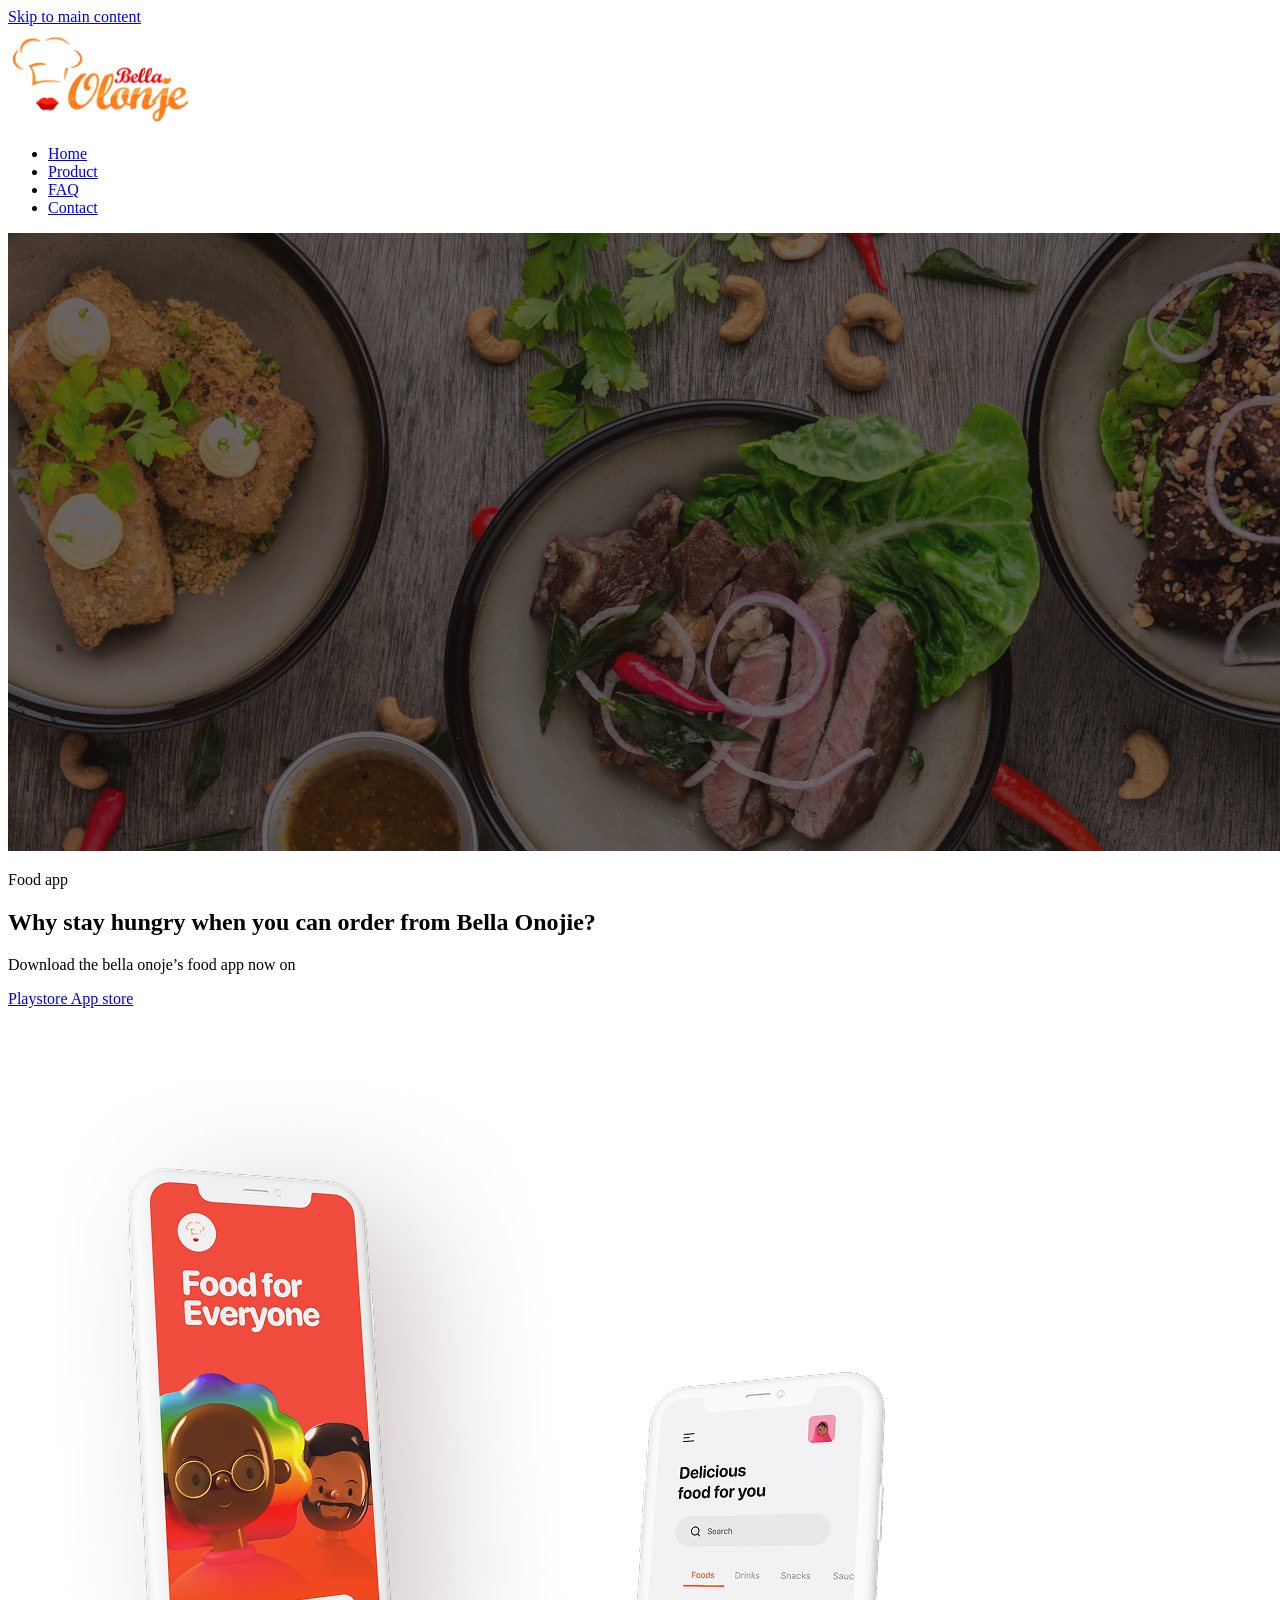
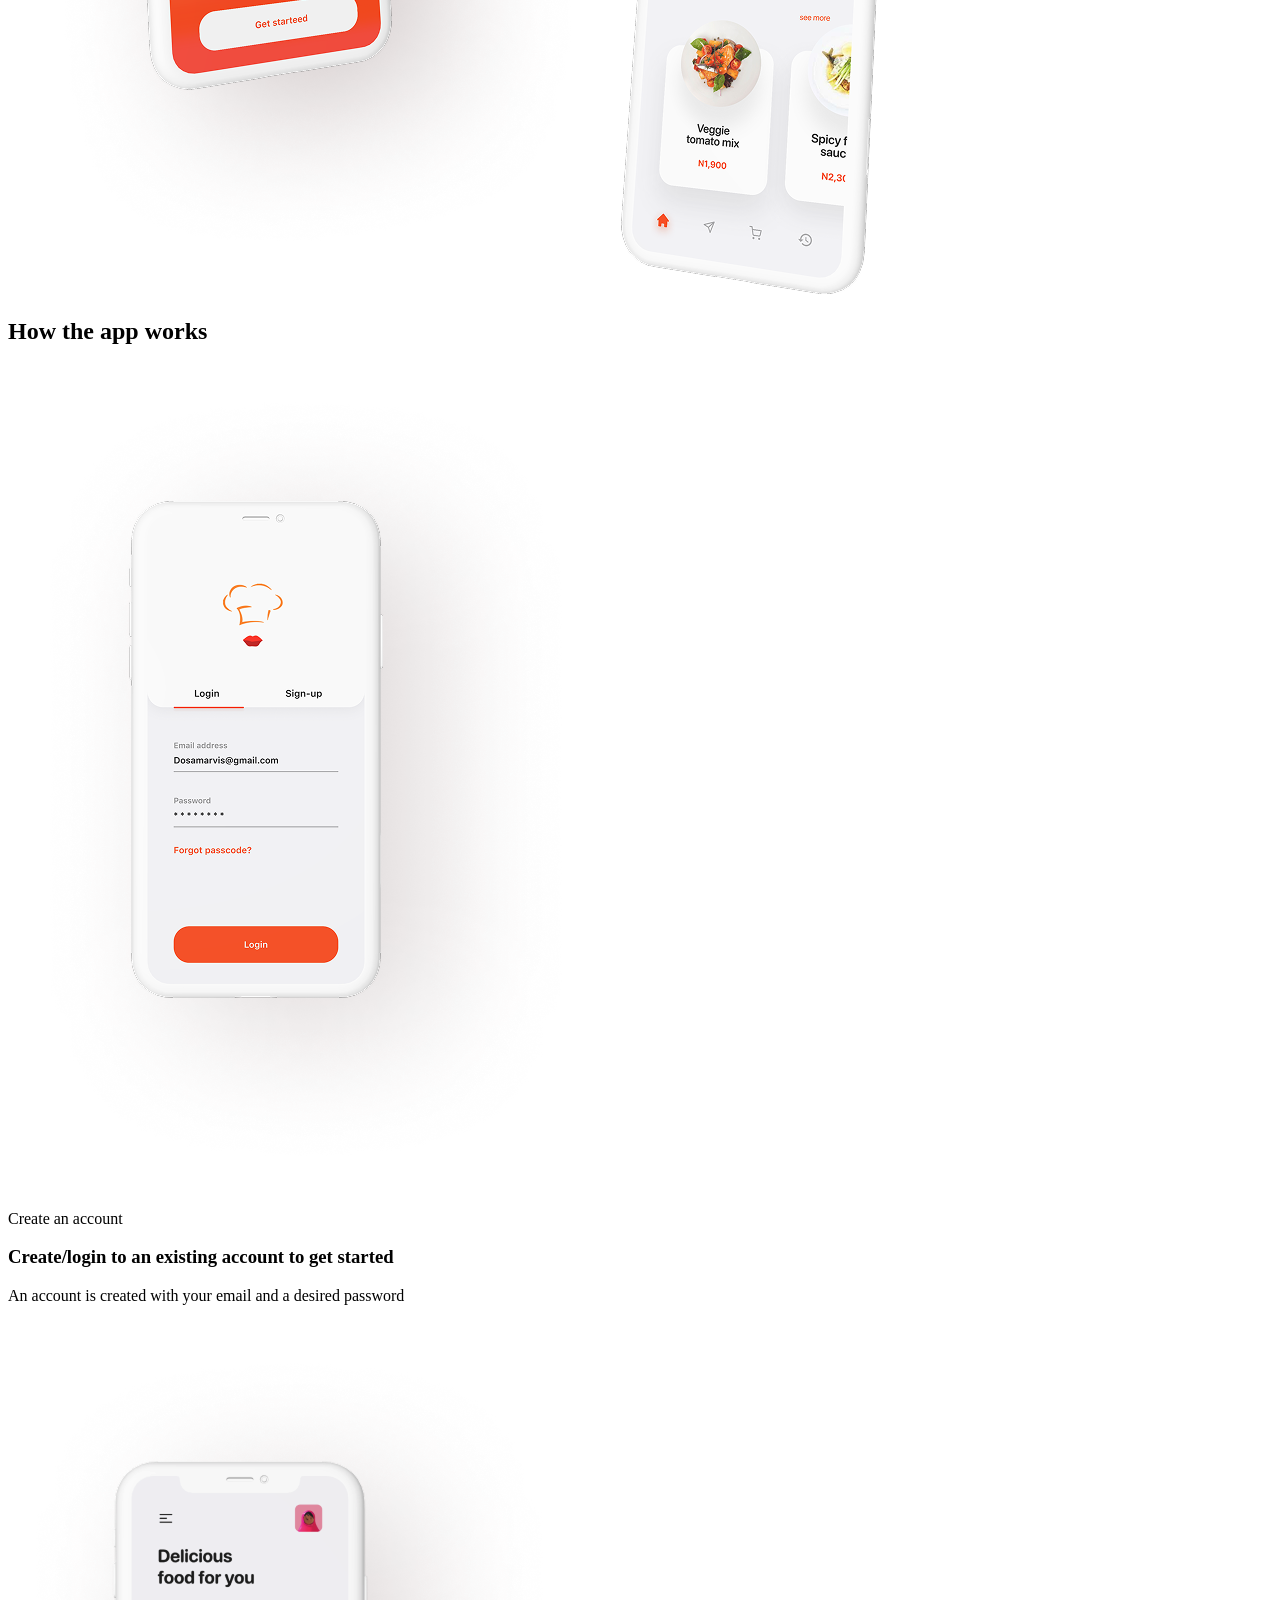
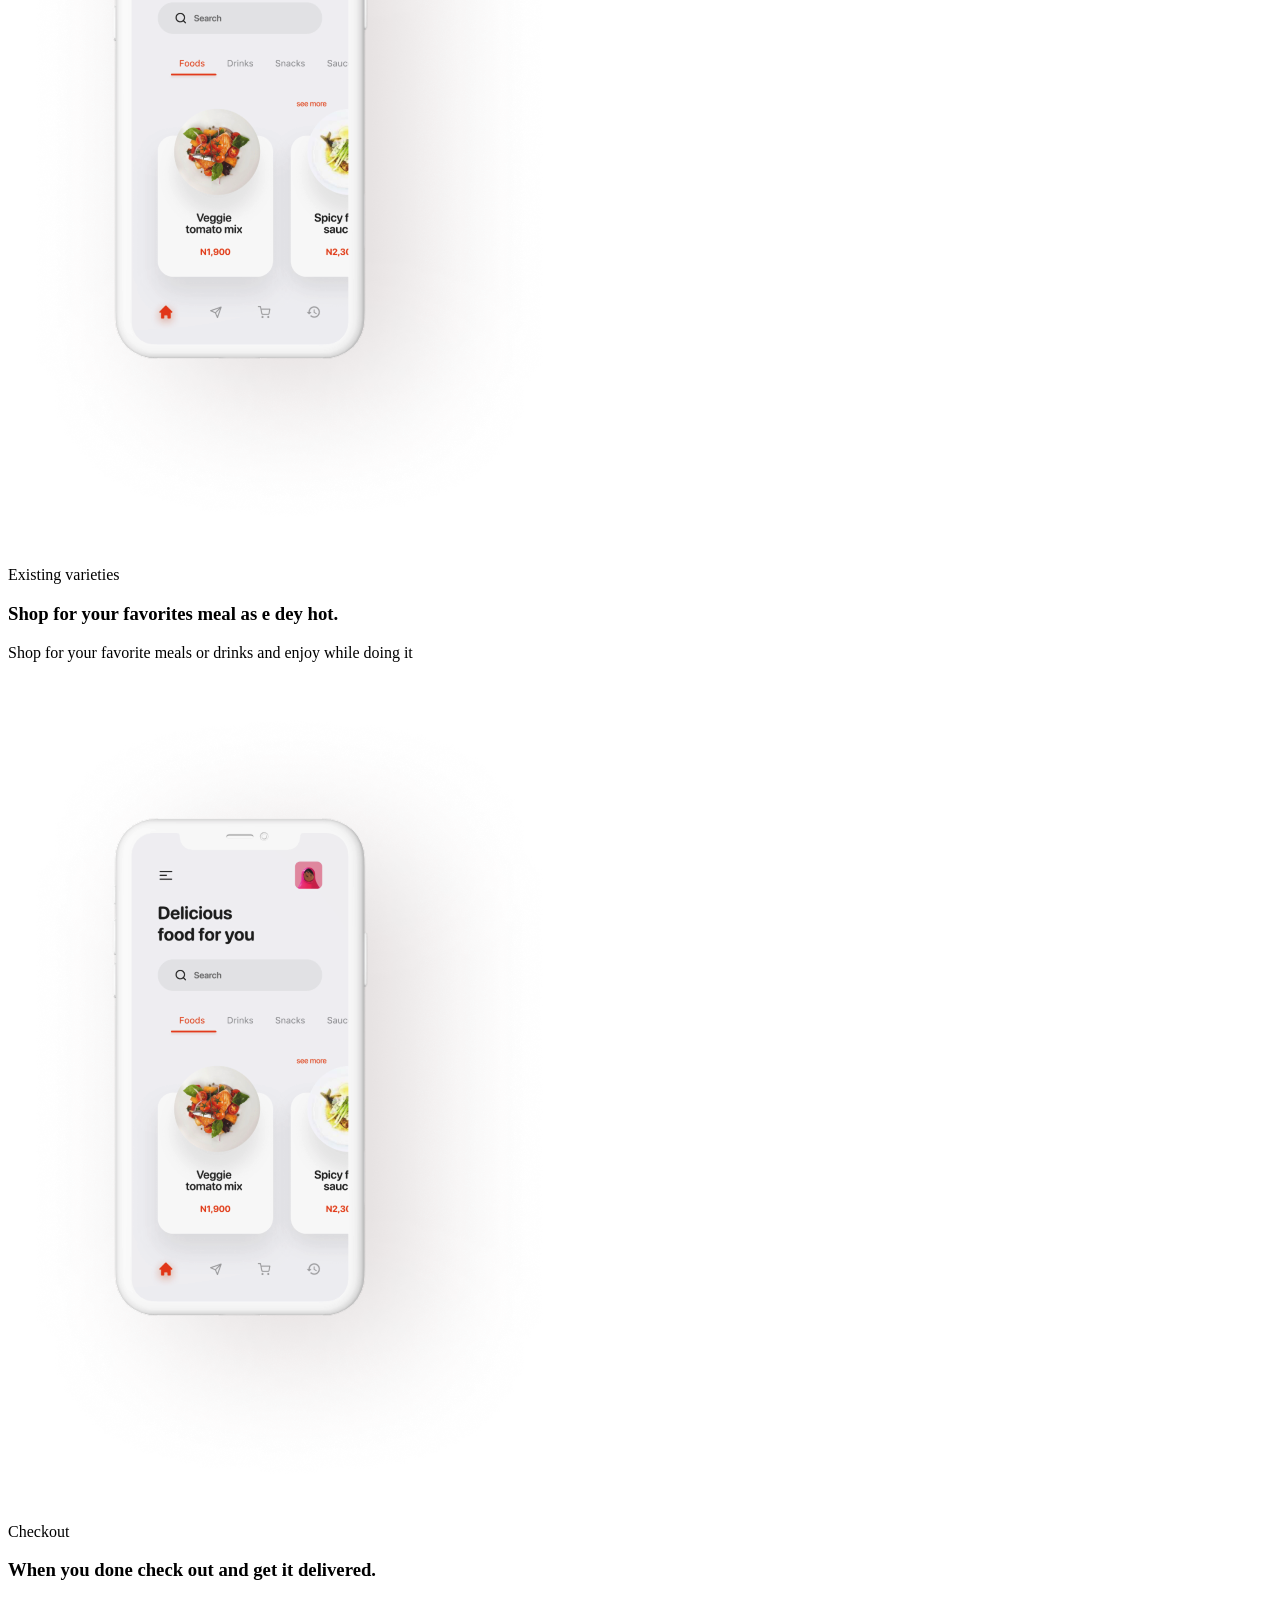
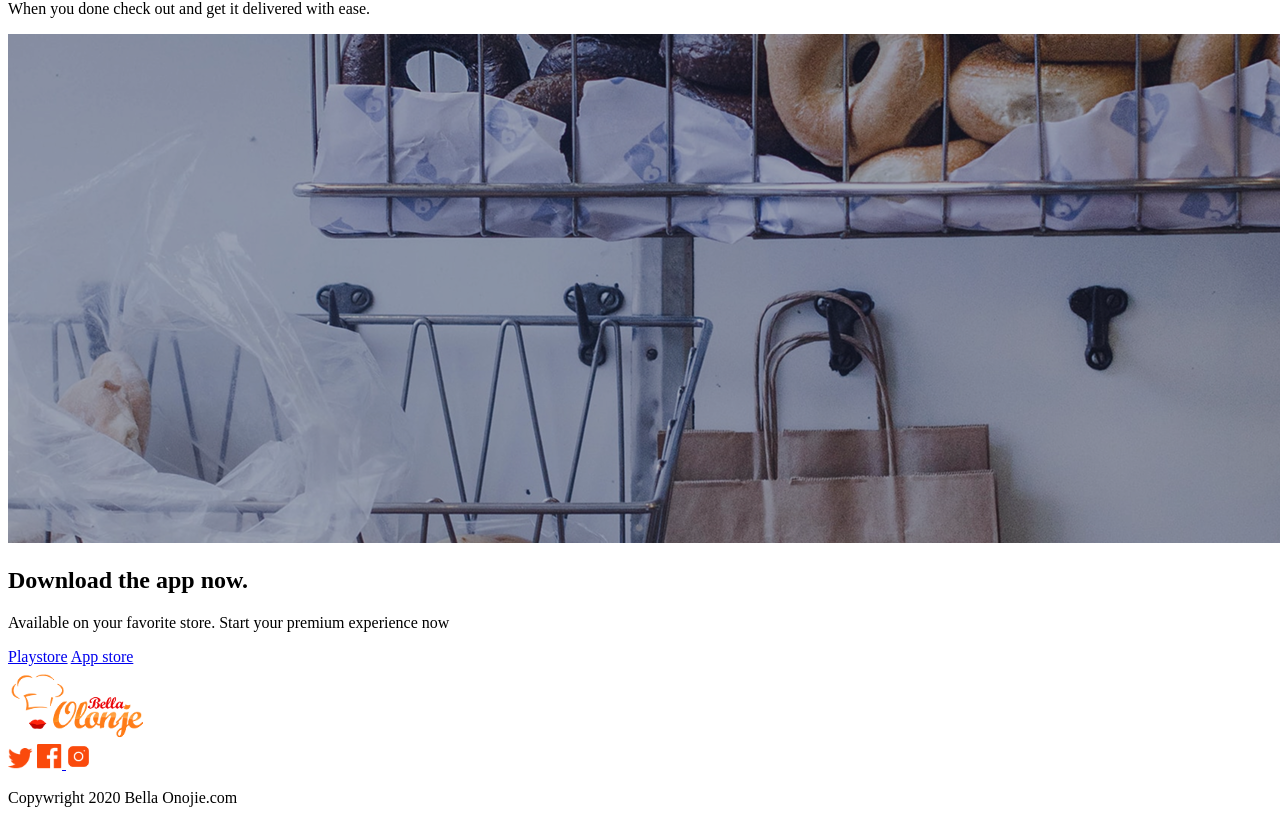
==== index.html @ b7242fb6 "added homepage content" ====
<!DOCTYPE html>
<html lang="en">
<head>
    <meta charset="UTF-8">
    <meta name="viewport" content="width=device-width, initial-scale=1.0">
    <title>Bella Onojie Food App</title>
</head>
<body>

    <!-- Skip link helps keyboard users navigate directly to the main content -->
    <a href="#main-content" class="skip-link">Skip to main content</a>

    <!-- HEADER AND NAV SECTION-->
    <header>

        <nav aria-label="Main navigation">

            <a class="header-logo" href="index.html"><img src="./images/Bella-olonje-logo.png" alt="Bella Onojie logo" width="200"></a>
                <!--I used this code to display the logo on the top left of the homepage-->
            <ul>
                <!--I used this code to list the navigation bar items-->
                <li>
                    <a href="index.html" aria-current="page">Home</a>
                </li>

                <li>
                    <a href="#">Product</a>
                </li>

                <li>
                    <a href="faq.html">FAQ</a>
                </li>

                <li>
                    <a href="contact.html">Contact</a>
                </li>
            </ul>
       </nav>
    </header>
    
    <!-- MAIN CONTENT -->
    <main id="main-content">

        <!-- HEADER HERO SECTION-->
            <section class="header-hero">

                <!-- Main heading and introduction -->
                <div class="header-hero-content">

                    <img class="header-hero-banner" src="./images/header-hero-banner.png" alt="3 plates of food on a table">

                    <p class="header-hero-label">Food app</p>

                    <h1>
                        Why stay hungry when you can order from Bella Onojie?
                    </h1>

                    <p>
                        Download the bella onoje’s food app now on
                    </p>
                
                    <!-- App download links -->
                    <div class="header-hero-buttons">
                        <a href="https://play.google.com/store/apps?hl=fr_CA" class="btn btn-primary">
                            Playstore
                        </a>

                        <a href="https://apps.apple.com/ca/mac/discover" class="btn btn-secondary">
                            App store
                        </a>
                    </div>
                </div>

                <!-- App preview images -->
                <div class="hero-phone-screen-images">

                    <img src="./images/phone-image-1.png" alt="Bella Onojie app welcome screen">
                    <img src="./images/phone-image-2.png" alt="Bella Onojie app showing available meals">
                
                </div>

            </section>

            <!-- HOW THE APP WORKS SECTION -->
             <section id="how-it-works">

                <h2>How the app works</h2>

                <!--Step 1 Section: Account creation-->
                <article class="app-step">

                    <img src="./images/phone-image-5(account).png" alt="Account login screen">
                    
                    <div class="step-content">

                        <p class="step-label">Create an account</p>

                        <h3>Create/login to an existing account to get started</h3>

                        <p>An account is created with your email and a desired password</p>

                    </div>

                </article>

                <!--Step 2 Section: Existing varieties-->
                <article class="app-step">

                    <img src="./images/phone-image-4 (app).png" alt="Variety of food screen">
                    
                    <div class="step-content">

                        <p class="step-label">Existing varieties</p>

                        <h3>Shop for your favorites meal as e dey hot.</h3>

                        <p>Shop for your favorite meals or drinks and enjoy while doing it</p>

                    </div>

                </article>

                <!--Step 3 Section: Checkout-->
                <article class="app-step">

                    <img src="./images/phone-image-4 (app).png" alt="Variety of food screen">
                    
                    <div class="step-content">

                        <p class="step-label">Checkout</p>

                        <h3>When you done check out and get it delivered.</h3>

                        <p>When you done check out and get it delivered with ease.</p>

                    </div>

                </article>
             </section>

            <!--DOWNLOAD THE APP SECTION-->
            <section class="footer-hero-section" id="download">

                <div class="download-content">

                    <img src="./images/footer-hero-banner.png" alt="Image of a wall with decoration">

                    <h2>Download the app now.</h2>

                    <p>Available on your favorite store. Start your premium experience now</p>

                </div>

                <!--Download buttons-->
                <div class="download-buttons">
                    <a href="https://play.google.com/store/apps?hl=fr_CA" class="btn btn-primary">Playstore</a>
                    <a href="https://apps.apple.com/ca/mac/discover" class="btn btn-secondary">App store</a>
                </div>

            </section>
    </main>

    <!--FOOTER-->
    <footer class="site-footer">

        <!--Brand logo-->
        <a class="footer-logo" href="index.html"><img src="./images/Bella-olonje-logo.png" alt="Bella Onojie logo" width="150"></a>

        <!--Social Media links-->
        <div class="social-links">

            <a href="https://x.com" aria-label="Follow Bella Onojie on Twitter">
                <img src="./images/twitter.png" alt="Twitter logo" width="25"></a>

            <a href="https://facebook.com" aria-label="Follow Bella Onojie on Facebook">
                <img src="./images/facebook.png" alt="Facebook logo" width="25">
            </a>

            <a href="https://instagram.com" aria-label="Follow Bella Onojie on Instagram">
                <img src="./images/instagram.png" alt="Instagram logo" width="25">
            </a>

        </div>

        <!--Copyright information-->
        <p class="copyright">Copywright 2020 Bella Onojie.com</p>
        
    </footer>
</body>
</html>
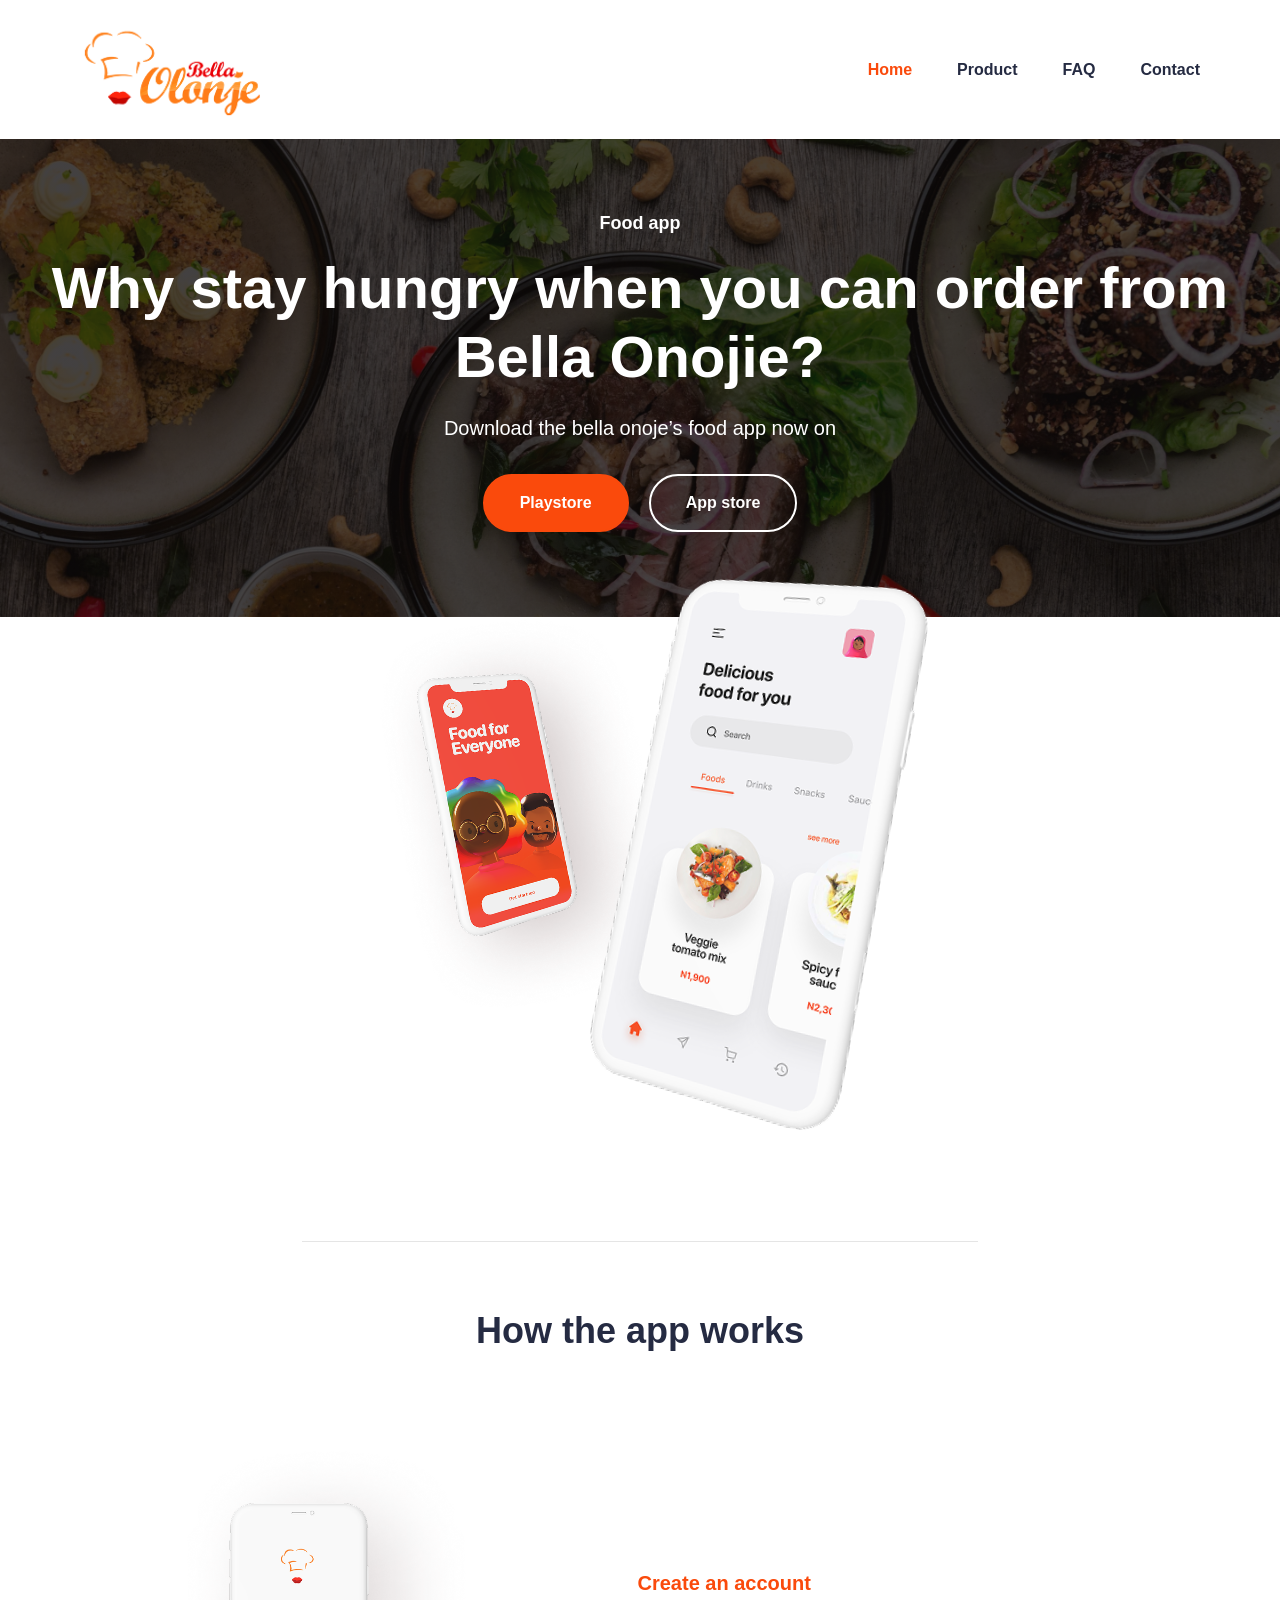
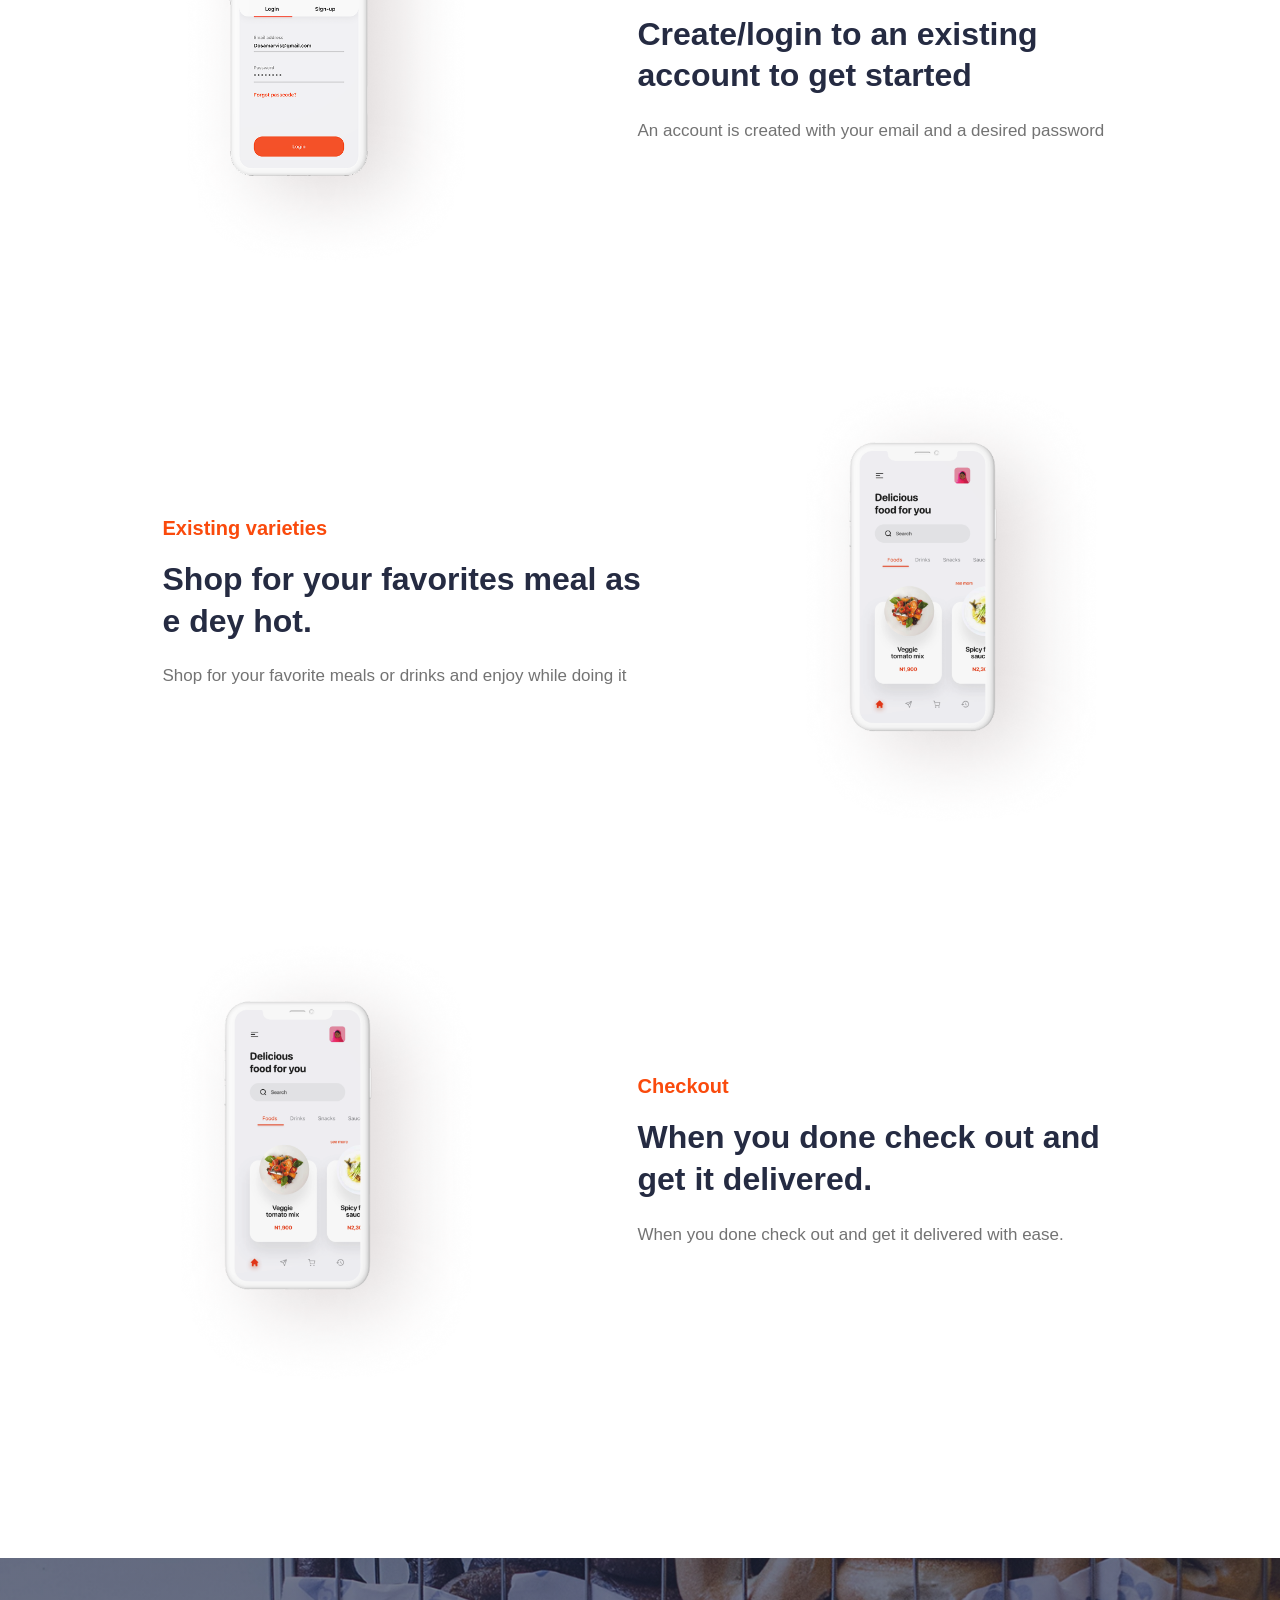
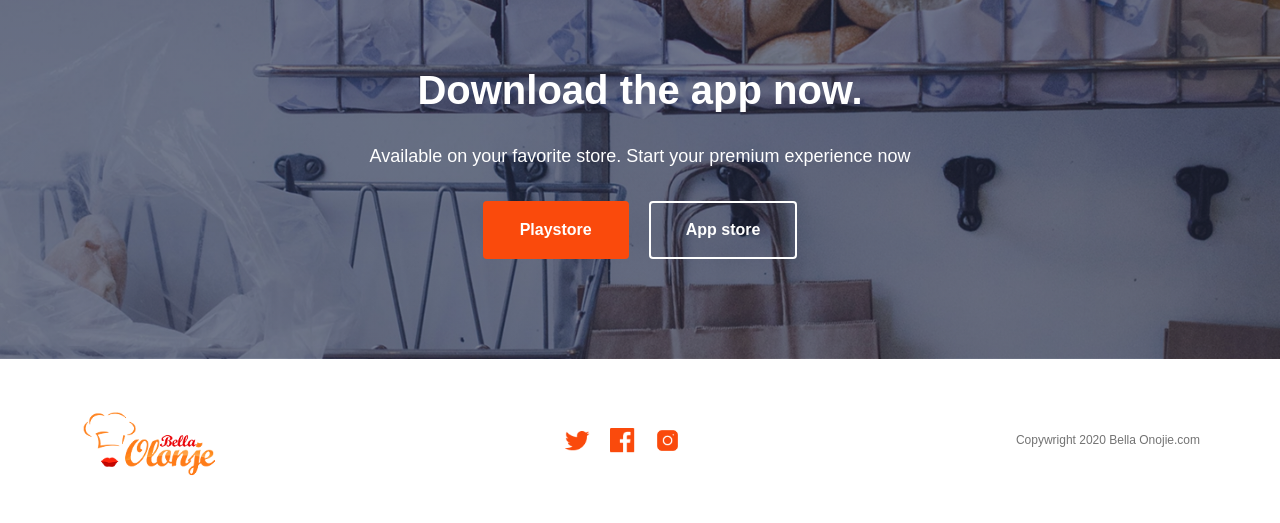
==== commit fef76cc1: "added css" ====
--- a/index.html
+++ b/index.html
@@ -3,6 +3,7 @@
 <head>
     <meta charset="UTF-8">
     <meta name="viewport" content="width=device-width, initial-scale=1.0">
+    <link rel="stylesheet" href="./styles/style.css">
     <title>Bella Onojie Food App</title>
 </head>
 <body>
@@ -24,7 +25,7 @@
                 </li>
 
                 <li>
-                    <a href="#">Product</a>
+                    <a href="index.html#how-it-works">Product</a>
                 </li>
 
                 <li>
@@ -46,8 +47,6 @@
 
                 <!-- Main heading and introduction -->
                 <div class="header-hero-content">
-
-                    <img class="header-hero-banner" src="./images/header-hero-banner.png" alt="3 plates of food on a table">
 
                     <p class="header-hero-label">Food app</p>
 
@@ -143,8 +142,6 @@
 
                 <div class="download-content">
 
-                    <img src="./images/footer-hero-banner.png" alt="Image of a wall with decoration">
-
                     <h2>Download the app now.</h2>
 
                     <p>Available on your favorite store. Start your premium experience now</p>
@@ -184,7 +181,7 @@
 
         <!--Copyright information-->
         <p class="copyright">Copywright 2020 Bella Onojie.com</p>
-        
+
     </footer>
 </body>
 </html>
--- a/styles/style.css
+++ b/styles/style.css
@@ -0,0 +1,841 @@
+
+/***************************
+  1. GLOBAL STYLES
+***************************/
+
+/* Reset default browser spacing and sizing */
+* {
+    margin: 0;
+    padding: 0;
+    box-sizing: border-box;
+}
+
+/* Main colours */
+:root {
+    --primary-color: #FA4A0C;
+    --dark-color: #252B42;
+    --text-color: #737373;
+    --light-color: #FFFFFF;
+    --background-color: #F7F7F7;
+}
+
+/* Default page appearance */
+body {
+    font-family: Arial, Helvetica, sans-serif;
+    color: var(--dark-color);
+    background-color: var(--light-color);
+    line-height: 1.6;
+}
+
+img {
+    max-width: 100%;
+    height: auto;
+    display: block;
+}
+
+a {
+    text-decoration: none;
+}
+
+ul {
+    list-style: none;
+}
+
+/* Keyboard accessibility */
+a:focus-visible,
+button:focus-visible,
+input:focus-visible,
+textarea:focus-visible,
+summary:focus-visible {
+    outline: 3px solid var(--primary-color);
+    outline-offset: 4px;
+}
+
+/* Skip link */
+.skip-link {
+    position: absolute;
+    top: -100px;
+    left: 10px;
+    background-color: var(--dark-color);
+    color: var(--light-color);
+    padding: 12px 18px;
+    z-index: 1000;
+}
+
+.skip-link:focus {
+    top: 10px;
+}
+
+
+/***************************
+  2. HEADER AND NAVIGATION
+***************************/
+
+header {
+    width: 100%;
+    background-color: var(--light-color);
+}
+
+nav {
+    max-width: 1200px;
+    margin: 0 auto;
+    padding: 20px 40px;
+    display: flex;
+    align-items: center;
+    justify-content: space-between;
+}
+
+.header-logo img {
+    width: 200px;
+}
+
+nav ul {
+    display: flex;
+    align-items: center;
+    gap: 45px;
+}
+
+nav ul a {
+    color: var(--dark-color);
+    font-size: 16px;
+    font-weight: 600;
+    transition: color 0.3s ease;
+}
+
+nav ul a:hover,
+nav ul a[aria-current="page"] {
+    color: var(--primary-color);
+}
+
+
+/***************************
+  3. REUSABLE BUTTONS
+***************************/
+
+.btn {
+    display: inline-block;
+    padding: 14px 35px;
+    border-radius: 30px;
+    font-weight: 700;
+    text-align: center;
+    transition: transform 0.3s ease,
+                background-color 0.3s ease;
+}
+
+.btn:hover {
+    transform: translateY(-3px);
+}
+
+.btn-primary {
+    background-color: var(--primary-color);
+    color: var(--light-color);
+    border: 2px solid var(--primary-color);
+}
+
+.btn-primary:hover {
+    background-color: #D93C08;
+}
+
+.btn-secondary {
+    background-color: transparent;
+    color: var(--light-color);
+    border: 2px solid var(--light-color);
+}
+
+
+/***************************
+  4. HOMEPAGE HERO SECTION
+***************************/
+
+/* Homepage hero banner */
+.header-hero {
+    color: var(--light-color);
+    text-align: center;
+    overflow: hidden;
+    padding: 0 20px 40px;
+    background-color: var(--light-color);
+}
+
+.header-hero-content {
+    width: calc(100% + 40px);
+    max-width: none;
+    margin: 0 -20px;
+    padding: 70px 20px 85px;
+
+    background-image:
+        linear-gradient(rgba(0, 0, 0, 0.35), rgba(0, 0, 0, 0.35)),
+        url("../images/header-hero-banner.png");
+
+    background-size: cover;
+    background-position: center;
+    background-repeat: no-repeat;
+
+    animation: fadeUp 1s ease both;
+}
+
+.header-hero-label {
+    font-size: 18px;
+    font-weight: 600;
+    margin-bottom: 15px;
+}
+
+.header-hero h1 {
+    font-size: clamp(36px, 5vw, 58px);
+    line-height: 1.2;
+    margin-bottom: 20px;
+}
+
+.header-hero-content > p:not(.header-hero-label) {
+    font-size: 20px;
+    margin-bottom: 30px;
+}
+
+.header-hero-buttons {
+    display: flex;
+    justify-content: center;
+    gap: 20px;
+    flex-wrap: wrap;
+}
+
+/* Phone images overlapping the banner */
+/* Phone images overlapping the banner */
+.hero-phone-screen-images {
+    display: flex;
+    justify-content: center;
+    align-items: flex-start;
+    gap: 0;
+    margin: -55px auto 0;
+    position: relative;
+    z-index: 2;
+}
+
+.hero-phone-screen-images img {
+    width: 300px;
+    height: auto;
+    animation: floatPhone 3s ease-in-out infinite;
+}
+
+/* Left phone: same size, slightly lower */
+.hero-phone-screen-images img:first-child {
+    margin-right: -65px;
+    transform: rotate(-8deg);
+    position: relative;
+    top: 25px;
+    z-index: 1;
+}
+
+/* Right phone: same size, slightly higher */
+.hero-phone-screen-images img:nth-child(2) {
+    transform: rotate(8deg);
+    position: relative;
+    top: 0;
+    z-index: 2;
+    animation-delay: 0.5s;
+}
+
+/* Divider before the app steps */
+#how-it-works::before {
+    content: "";
+    display: block;
+    width: 65%;
+    height: 1px;
+    background-color: #E5E5E5;
+    margin: 0 auto 60px;
+}
+
+/***************************
+  5. HOW THE APP WORKS
+***************************/
+
+#how-it-works {
+    padding: 80px 30px;
+    max-width: 1100px;
+    margin: 0 auto;
+}
+
+#how-it-works > h2 {
+    font-size: 36px;
+    text-align: center;
+    margin-bottom: 70px;
+}
+
+.app-step {
+    display: flex;
+    align-items: center;
+    justify-content: space-around;
+    gap: 60px;
+    margin-bottom: 80px;
+}
+
+.app-step:nth-of-type(even) {
+    flex-direction: row-reverse;
+}
+
+/* Images used to show each step of the app */
+.app-step > img {
+    width: 330px;
+    max-width: 100%;
+    height: auto;
+    flex: 0 0 330px;
+}
+
+.step-content {
+    max-width: 480px;
+}
+
+.step-label {
+    color: var(--primary-color);
+    font-size: 20px;
+    font-weight: 700;
+    margin-bottom: 15px;
+}
+
+.step-content h3 {
+    font-size: 32px;
+    line-height: 1.3;
+    margin-bottom: 20px;
+}
+
+.step-content > p:last-child {
+    color: var(--text-color);
+    font-size: 17px;
+}
+
+
+/* Download section with background image */
+.footer-hero-section {
+    background-image:
+        linear-gradient(rgba(37, 43, 66, 0.35), rgba(37, 43, 66, 0.35)),
+        url("../images/footer-hero-banner.png");
+
+    background-size: cover;
+    background-position: center;
+    background-repeat: no-repeat;
+
+    color: var(--light-color);
+    text-align: center;
+    padding: 100px 25px;
+}
+
+.download-content {
+    max-width: 750px;
+    margin: 0 auto;
+}
+
+.download-content h2 {
+    font-size: 40px;
+    margin-bottom: 20px;
+}
+
+.download-content p {
+    font-size: 18px;
+    margin-bottom: 30px;
+}
+
+/* Square buttons in the footer only */
+.download-buttons {
+    display: flex;
+    justify-content: center;
+    gap: 20px;
+    flex-wrap: wrap;
+}
+
+.download-buttons .btn {
+    border-radius: 4px;
+}
+
+/***************************
+  7. FAQ PAGE
+***************************/
+
+.faq-hero {
+    background-color: var(--background-color);
+    text-align: center;
+    padding: 80px 20px;
+}
+
+.section-label {
+    color: var(--primary-color);
+    font-size: 15px;
+    font-weight: 700;
+    letter-spacing: 2px;
+    margin-bottom: 15px;
+}
+
+.faq-hero > h1,
+.contact-hero > h1 {
+    font-size: clamp(32px, 5vw, 48px);
+    margin-bottom: 15px;
+}
+
+.faq-hero > p:not(.section-label) {
+    color: var(--text-color);
+    font-size: 18px;
+    margin-bottom: 50px;
+}
+
+.faq-section {
+    max-width: 850px;
+    margin: 0 auto 60px;
+}
+
+.faq-section h2 {
+    font-size: 30px;
+    margin-bottom: 30px;
+}
+
+.faq-item {
+    background-color: var(--light-color);
+    text-align: left;
+    margin-bottom: 15px;
+    padding: 20px 25px;
+    border-radius: 10px;
+    box-shadow: 0 3px 12px rgba(0, 0, 0, 0.05);
+}
+
+.faq-item summary {
+    cursor: pointer;
+    font-size: 17px;
+    font-weight: 700;
+    color: var(--dark-color);
+}
+
+.faq-item summary::marker {
+    color: var(--primary-color);
+}
+
+.faq-item p {
+    color: var(--text-color);
+    margin-top: 15px;
+    max-width: 700px;
+}
+
+.faq-contact {
+    max-width: 700px;
+    margin: 0 auto;
+    padding: 45px 25px;
+    background-color: var(--light-color);
+    border-radius: 12px;
+}
+
+.faq-contact h2 {
+    font-size: 28px;
+    margin-bottom: 10px;
+}
+
+.faq-contact p {
+    color: var(--text-color);
+    margin-bottom: 25px;
+}
+
+
+/***************************
+  8. CONTACT PAGE
+***************************/
+
+.contact-hero {
+    background-color: var(--background-color);
+    padding: 80px 30px;
+    display: grid;
+    grid-template-columns: 1fr 1fr;
+    gap: 45px;
+    align-items: start;
+}
+
+/* Keep the introduction across both columns */
+.contact-hero > .section-label,
+.contact-hero > h1,
+.contact-hero > p {
+    grid-column: 1 / -1;
+    text-align: center;
+}
+
+.contact-hero > p {
+    color: var(--text-color);
+    font-size: 18px;
+    margin-top: -35px;
+    margin-bottom: 15px;
+}
+
+.contact-info,
+.contact-form-container {
+    background-color: var(--light-color);
+    padding: 35px;
+    border-radius: 12px;
+    box-shadow: 0 3px 15px rgba(0, 0, 0, 0.05);
+}
+
+.contact-info h2,
+.contact-form-container h2 {
+    font-size: 28px;
+    margin-bottom: 15px;
+}
+
+.contact-info > p,
+.contact-form-container > p {
+    color: var(--text-color);
+    margin-bottom: 25px;
+}
+
+.contact-details h3 {
+    color: var(--primary-color);
+    font-size: 18px;
+    margin-top: 20px;
+    margin-bottom: 5px;
+}
+
+.contact-details p {
+    color: var(--text-color);
+}
+
+.contact-details a {
+    display: inline-block;
+    color: var(--primary-color);
+    font-weight: 700;
+    margin-top: 10px;
+    text-decoration: underline;
+}
+
+.contact-info > img {
+    width: 100%;
+    max-height: 230px;
+    object-fit: cover;
+    border-radius: 10px;
+    margin-top: 30px;
+}
+
+/* Contact form */
+.form-group {
+    display: flex;
+    flex-direction: column;
+    margin-bottom: 20px;
+}
+
+.form-group label {
+    font-weight: 700;
+    margin-bottom: 8px;
+}
+
+.form-group input,
+.form-group textarea {
+    width: 100%;
+    padding: 13px 15px;
+    border: 1px solid #CCCCCC;
+    border-radius: 6px;
+    font: inherit;
+    color: var(--dark-color);
+}
+
+.form-group textarea {
+    resize: vertical;
+}
+
+.form-group input:focus,
+.form-group textarea:focus {
+    border-color: var(--primary-color);
+}
+
+.contact-cta {
+    text-align: center;
+    padding: 70px 20px;
+}
+
+.contact-cta h2 {
+    font-size: 30px;
+    margin-bottom: 15px;
+}
+
+.contact-cta p {
+    color: var(--text-color);
+    margin-bottom: 25px;
+}
+
+
+/***************************
+  9. FOOTER
+***************************/
+
+.site-footer {
+    max-width: 1200px;
+    margin: 0 auto;
+    padding: 45px 40px;
+    display: flex;
+    align-items: center;
+    justify-content: space-between;
+    gap: 25px;
+}
+
+.footer-logo img {
+    width: 150px;
+}
+
+.social-links {
+    display: flex;
+    align-items: center;
+    gap: 20px;
+}
+
+.social-links img {
+    width: 25px;
+    transition: transform 0.3s ease;
+}
+
+.social-links a:hover img {
+    transform: scale(1.15);
+}
+
+.copyright {
+    color: var(--text-color);
+    font-size: 12px;
+    text-align: right;
+}
+
+
+/***************************
+  10. ANIMATIONS
+***************************/
+
+@keyframes fadeUp {
+    from {
+        opacity: 0;
+        transform: translateY(25px);
+    }
+
+    to {
+        opacity: 1;
+        transform: translateY(0);
+    }
+}
+
+@keyframes floatPhone {
+    0%, 100% {
+        translate: 0 0;
+    }
+
+    50% {
+        translate: 0 -12px;
+    }
+}
+
+/***************************
+  11. RESPONSIVE DESIGN
+***************************/
+
+@media screen and (max-width: 900px) {
+
+    nav {
+        padding: 20px;
+    }
+
+    nav ul {
+        gap: 20px;
+    }
+
+    .app-step {
+        gap: 30px;
+    }
+
+    .app-step > img {
+    width: 280px;
+    flex-basis: 280px;
+    }
+
+    .step-content h3 {
+        font-size: 27px;
+    }
+
+    .contact-hero {
+        gap: 25px;
+    }
+
+    .contact-info,
+    .contact-form-container {
+        padding: 25px;
+    }
+
+    .site-footer {
+        padding: 35px 20px;
+    }
+}
+
+@media screen and (max-width: 600px) {
+
+    /* Navigation */
+    nav {
+        flex-direction: column;
+        gap: 20px;
+    }
+
+    nav ul {
+        gap: 15px;
+        flex-wrap: wrap;
+        justify-content: center;
+    }
+
+    nav ul a {
+        font-size: 14px;
+    }
+
+    .header-logo img {
+        width: 160px;
+    }
+
+    /* Homepage hero */
+    .header-hero {
+        padding: 60px 20px 45px;
+        min-height: auto;
+    }
+
+    .header-hero h1 {
+        font-size: 36px;
+    }
+
+    .header-hero-content > p:not(.header-hero-label) {
+        font-size: 17px;
+    }
+
+    .hero-phone-screen-images img {
+        width: 45%;
+    }
+
+    /* Mobile hero adjustments */
+    .header-hero-content {
+        padding: 50px 20px 70px;
+    }
+
+    .hero-phone-screen-images {
+        margin-top: -40px;
+    }
+
+   .hero-phone-screen-images img:first-child {
+    width: 43%;
+    }
+
+.hero-phone-screen-images img:nth-child(2) {
+    width: 55%;
+    }
+
+    /* Mobile download section */
+    .footer-hero-section {
+        background-image: none;
+        background-color: var(--dark-color);
+        padding: 65px 20px;
+    }
+
+    /* App steps */
+    #how-it-works {
+        padding: 55px 20px;
+    }
+
+    #how-it-works > h2 {
+        font-size: 28px;
+        margin-bottom: 45px;
+    }
+
+    .app-step,
+    .app-step:nth-of-type(even) {
+        flex-direction: column;
+        text-align: center;
+        gap: 25px;
+        margin-bottom: 60px;
+    }
+
+    .app-step > img {
+    width: 220px;
+    flex-basis: 220px;
+    }
+
+    .step-content h3 {
+        font-size: 25px;
+    }
+
+    .step-content > p:last-child {
+        font-size: 16px;
+    }
+
+    /* Download section */
+    .footer-hero-section {
+        padding: 60px 20px;
+    }
+
+    .download-content h2 {
+        font-size: 30px;
+    }
+
+    .download-content p {
+        font-size: 16px;
+    }
+
+    /* FAQ */
+    .faq-hero {
+        padding: 55px 20px;
+    }
+
+    .faq-hero > p:not(.section-label) {
+        font-size: 16px;
+    }
+
+    .faq-section h2 {
+        font-size: 25px;
+    }
+
+    .faq-item {
+        padding: 18px;
+    }
+
+    .faq-item summary {
+        font-size: 15px;
+    }
+
+    /* Contact */
+    .contact-hero {
+        grid-template-columns: 1fr;
+        padding: 55px 20px;
+    }
+
+    .contact-hero > .section-label,
+    .contact-hero > h1,
+    .contact-hero > p {
+        grid-column: 1;
+    }
+
+    .contact-hero > p {
+        margin-top: -30px;
+    }
+
+    .contact-info,
+    .contact-form-container {
+        padding: 25px 20px;
+    }
+
+    .contact-cta {
+        padding: 55px 20px;
+    }
+
+    .contact-cta h2 {
+        font-size: 25px;
+    }
+
+    /* Footer */
+    .site-footer {
+        flex-direction: column;
+        text-align: center;
+        padding: 35px 20px;
+    }
+
+    .copyright {
+        text-align: center;
+    }
+}
+
+/* Respect users who prefer reduced motion */
+@media (prefers-reduced-motion: reduce) {
+    *,
+    *::before,
+    *::after {
+        animation-duration: 0.01ms !important;
+        animation-iteration-count: 1 !important;
+        scroll-behavior: auto !important;
+        transition-duration: 0.01ms !important;
+    }
+}
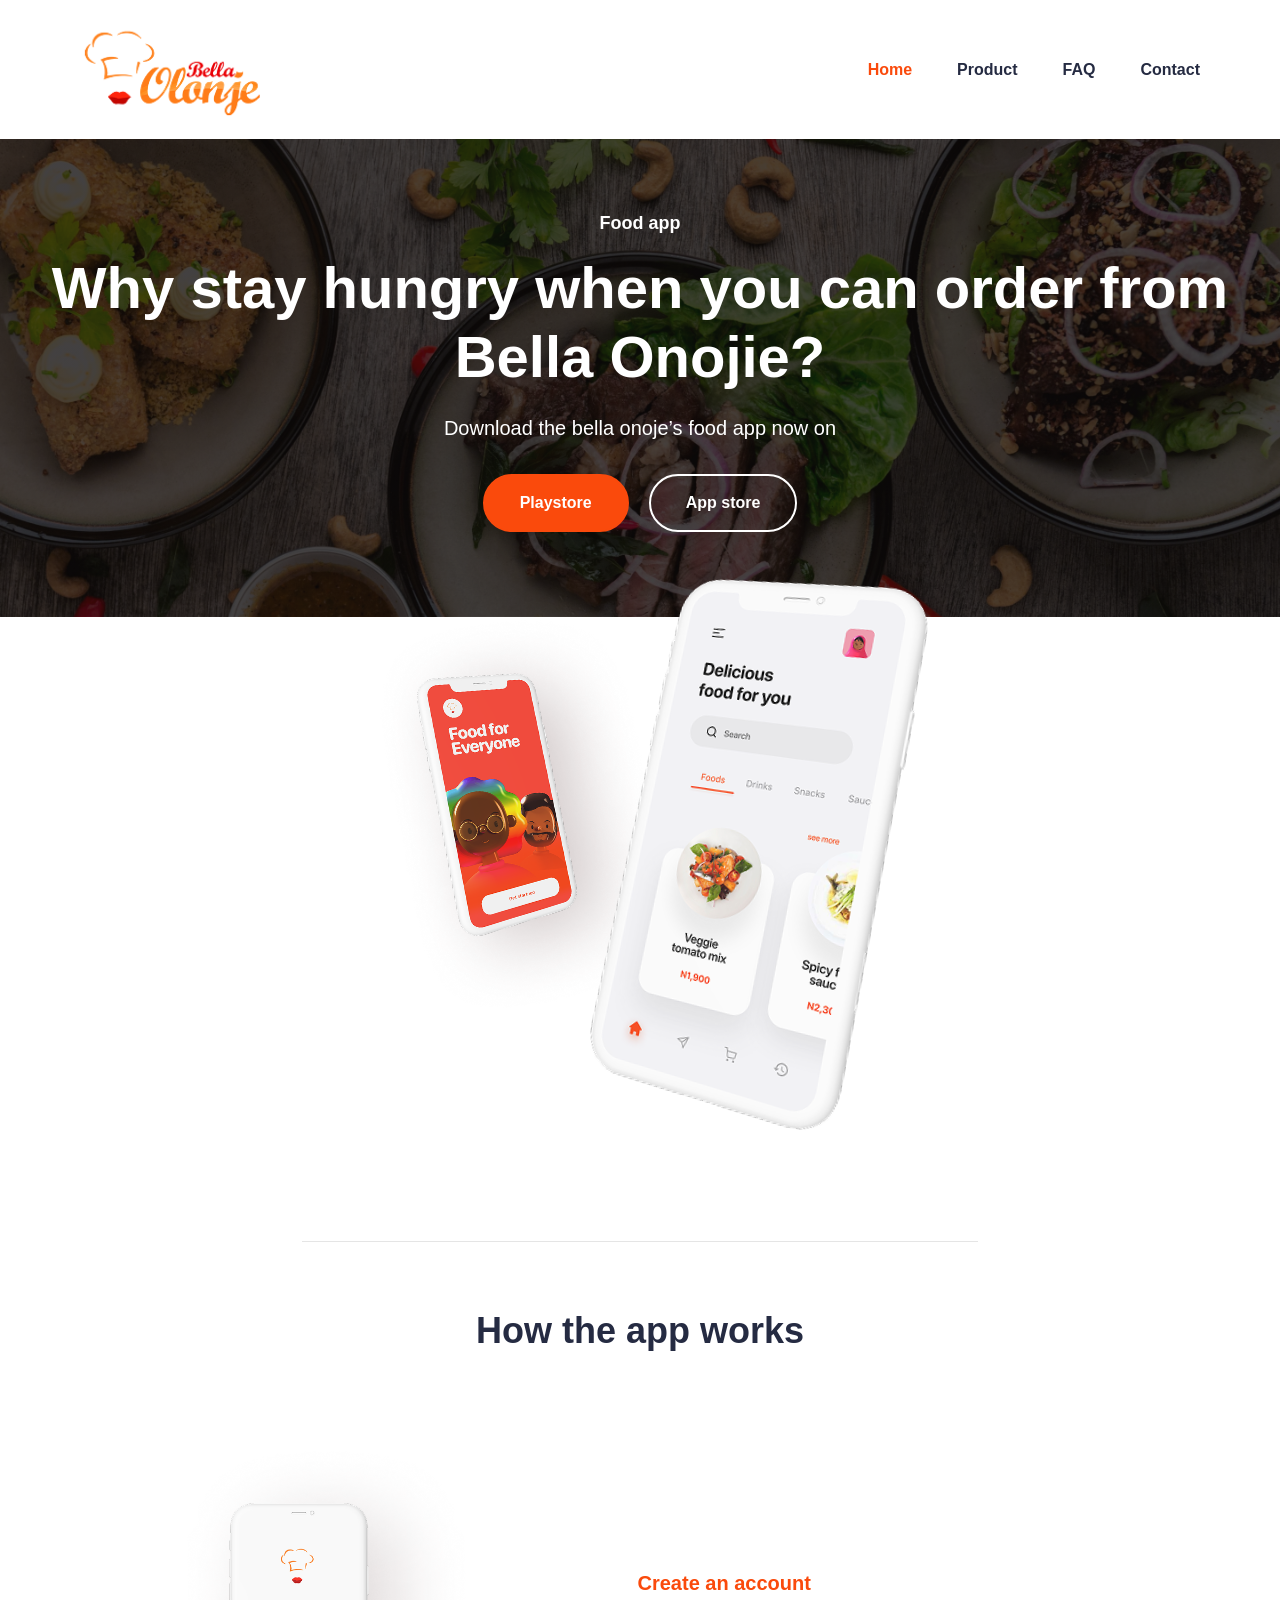
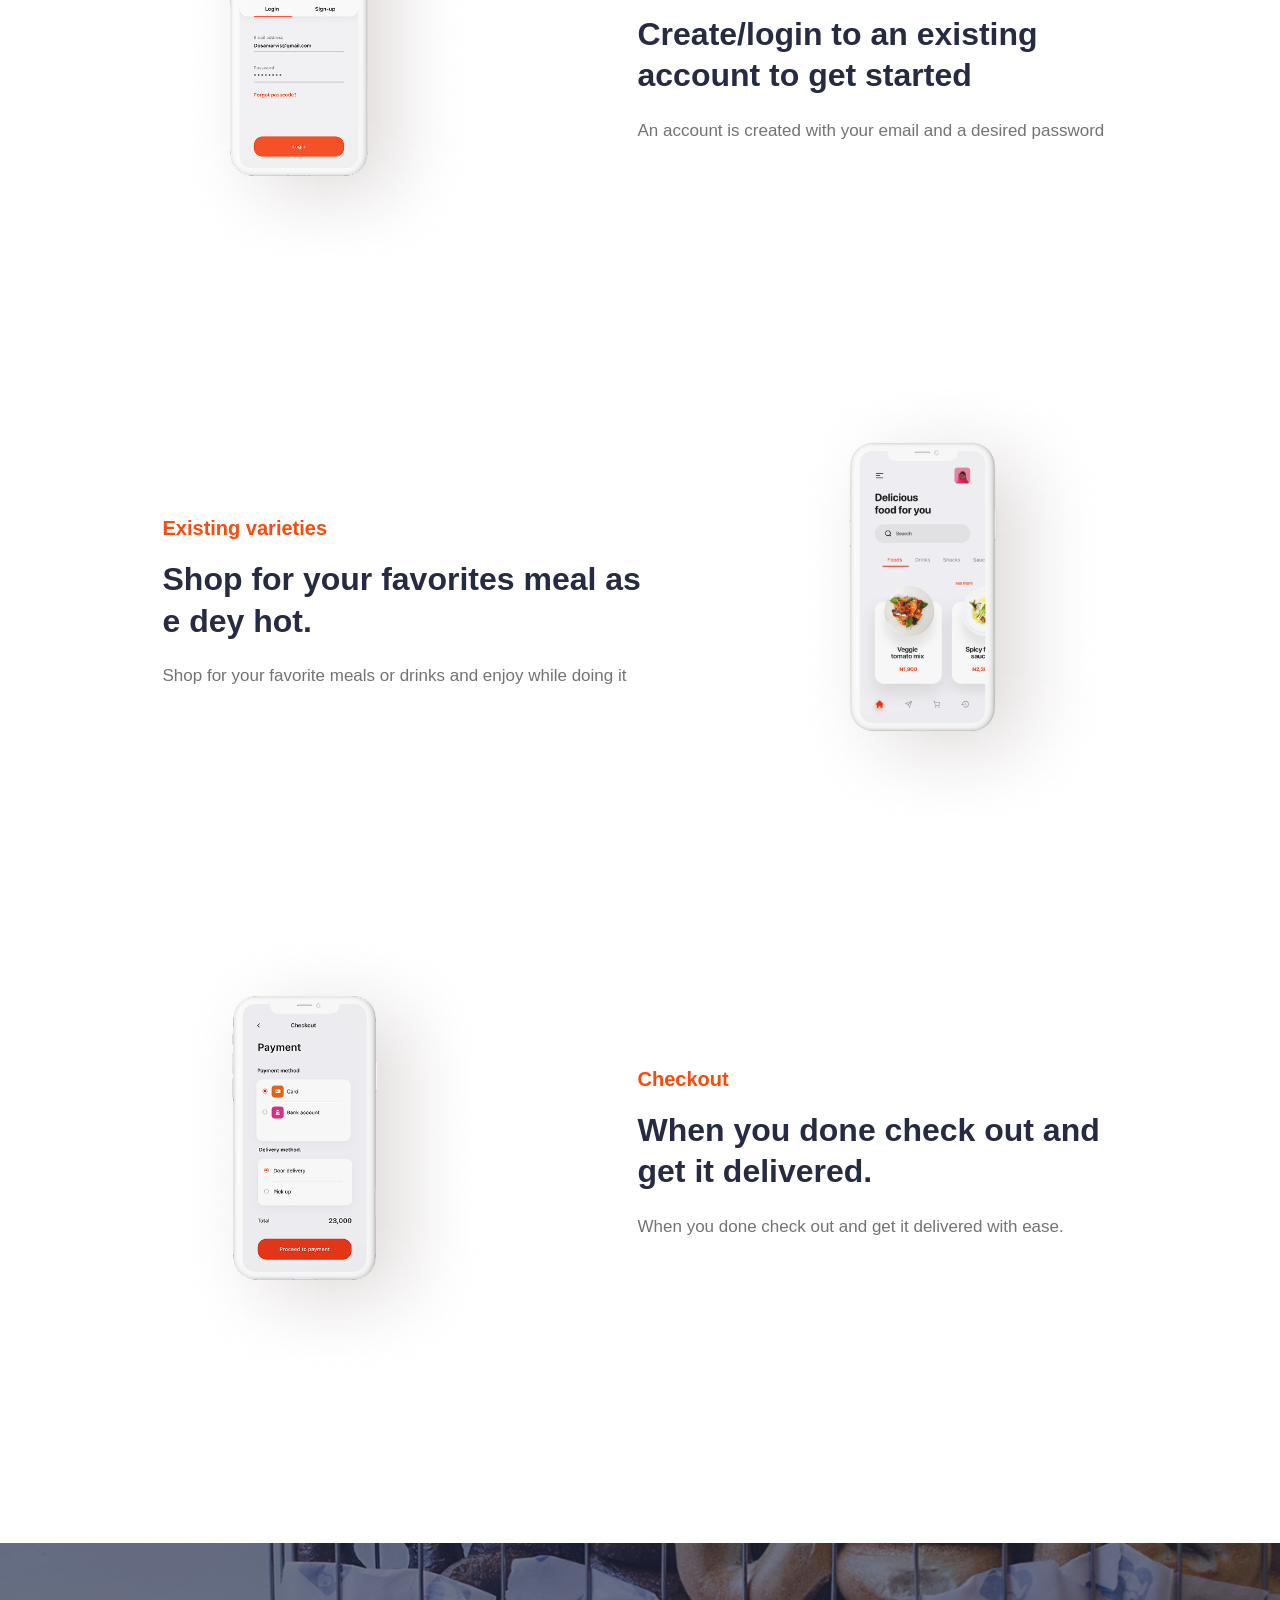
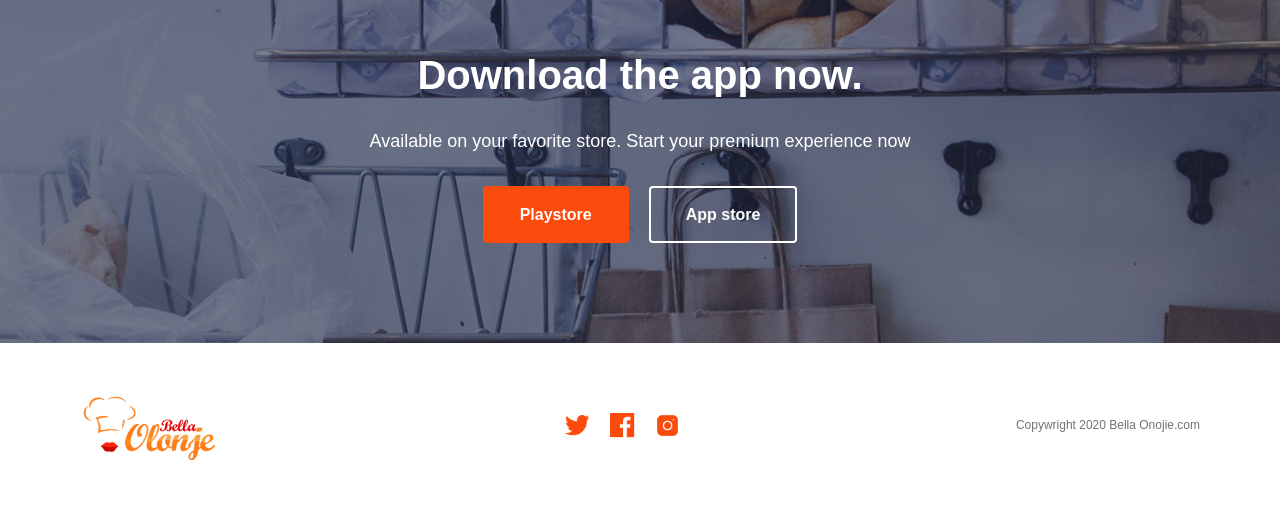
==== commit 7b8e81d2: "last update" ====
--- a/index.html
+++ b/index.html
@@ -72,10 +72,8 @@
 
                 <!-- App preview images -->
                 <div class="hero-phone-screen-images">
-
-                    <img src="./images/phone-image-1.png" alt="Bella Onojie app welcome screen">
-                    <img src="./images/phone-image-2.png" alt="Bella Onojie app showing available meals">
-                
+                    <img class="phone-screen-one" src="./images/phone-image-1.png" alt="Bella Onojie app welcome screen">
+                    <img class="phone-screen-two" src="./images/phone-image-2.png" alt="Bella Onojie app showing available meals">
                 </div>
 
             </section>
@@ -122,7 +120,7 @@
                 <!--Step 3 Section: Checkout-->
                 <article class="app-step">
 
-                    <img src="./images/phone-image-4 (app).png" alt="Variety of food screen">
+                    <img src="./images/phone-image-3 (checkout).png" alt="Check out screen">
                     
                     <div class="step-content">
 
--- a/styles/style.css
+++ b/styles/style.css
@@ -165,7 +165,6 @@
     background-image:
         linear-gradient(rgba(0, 0, 0, 0.35), rgba(0, 0, 0, 0.35)),
         url("../images/header-hero-banner.png");
-
     background-size: cover;
     background-position: center;
     background-repeat: no-repeat;
@@ -197,8 +196,7 @@
     flex-wrap: wrap;
 }
 
-/* Phone images overlapping the banner */
-/* Phone images overlapping the banner */
+/* Phone images container */
 .hero-phone-screen-images {
     display: flex;
     justify-content: center;
@@ -209,27 +207,27 @@
     z-index: 2;
 }
 
-.hero-phone-screen-images img {
+/* First phone - left side */
+.phone-screen-one {
     width: 300px;
     height: auto;
-    animation: floatPhone 3s ease-in-out infinite;
-}
-
-/* Left phone: same size, slightly lower */
-.hero-phone-screen-images img:first-child {
     margin-right: -65px;
     transform: rotate(-8deg);
     position: relative;
     top: 25px;
     z-index: 1;
-}
-
-/* Right phone: same size, slightly higher */
-.hero-phone-screen-images img:nth-child(2) {
+    animation: floatPhone 3s ease-in-out infinite;
+}
+
+/* Second phone - right side */
+.phone-screen-two {
+    width: 300px;
+    height: auto;
     transform: rotate(8deg);
     position: relative;
     top: 0;
     z-index: 2;
+    animation: floatPhone 3s ease-in-out infinite;
     animation-delay: 0.5s;
 }
 
@@ -707,13 +705,17 @@
         margin-top: -40px;
     }
 
-   .hero-phone-screen-images img:first-child {
-    width: 43%;
-    }
+   /* Keep both phone images the same size on mobile */
+.hero-phone-screen-images img:first-child {
+    width: 45%;
+    margin-right: -8%;
+    top: 25px;
+}
 
 .hero-phone-screen-images img:nth-child(2) {
-    width: 55%;
-    }
+    width: 45%;
+    top: 0;
+}
 
     /* Mobile download section */
     .footer-hero-section {
